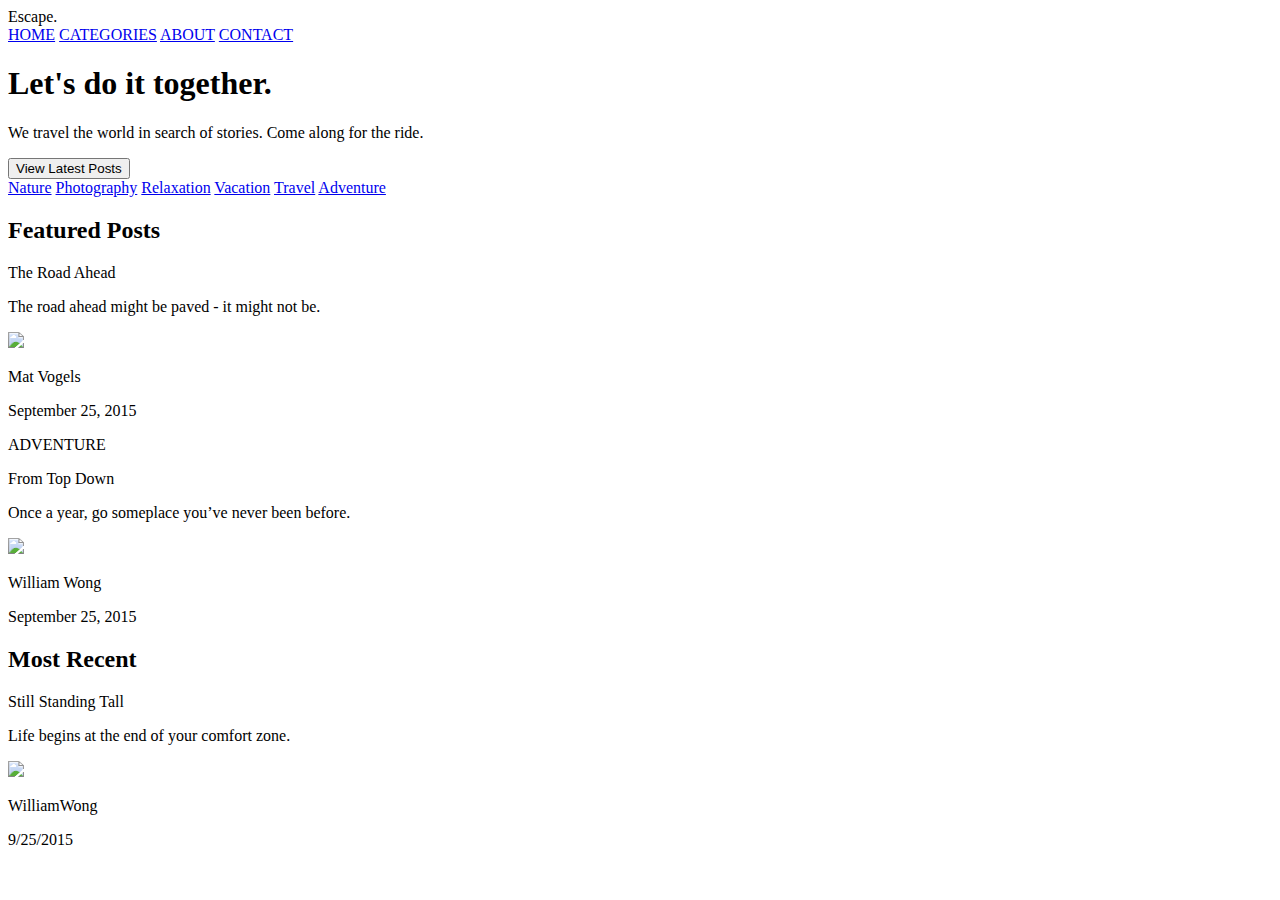
==== index.html @ dcabee3c "несколько блоков" ====
<!DOCTYPE html>
<html lang="en">
  <head>
    <meta charset="UTF-8">
    <title>Example</title>
    <link rel="preconnect" href="https://fonts.googleapis.com" />
    <link rel="preconnect" href="https://fonts.gstatic.com" crossorigin />
    <link href="https://fonts.googleapis.com/css2?family=Lora&family=Oxygen&family=Roboto&display=swap" rel="stylesheet" />
    <link href="css/styles.css" rel="stylesheet" />
  </head>
  <body>
    <header class="header">
      <div class="nav__block">
        <span class="logo">Escape.</span>
        <nav class="nav__links">
          <a class="nav__link" href="#">HOME</a>
          <a class="nav__link" href="#">CATEGORIES</a>
          <a class="nav__link" href="#">ABOUT</a>
          <a class="nav__link" href="#">CONTACT</a>
        </nav>
      </div>
      <h1 class="title">Let's do it together.</h1>
      <p class="title__description">We travel the world in search of stories. Come along for the ride.</p>
      <div class="container__buttons">
        <button class="button__header">View Latest Posts</button> 
      </div>   
    </header>

    <nav class="categories">
      <a class="categories__link" href="#">Nature</a>
      <a class="categories__link" href="#">Photography</a>
      <a class="categories__link" href="#">Relaxation</a>
      <a class="categories__link" href="#">Vacation</a>
      <a class="categories__link" href="#">Travel</a>
      <a class="categories__link" href="#">Adventure</a>
    </nav>

    <section class="section_featured">
      <h2 class="section__title">Featured Posts</h2>
      <div class="container__featured">
        <div class="featured_left">
          <p class="post__title">The Road Ahead</p>
          <p class="post__description">The road ahead might be paved - it might not be.</p>
          <div class="signature">
            <div class="signature__author">
              <img class="author__face" src="./images/MatVogels.png" />
              <p class="author__name">Mat Vogels</p>
            </div>
            <p class="signature__date">September 25, 2015</p>
          </div>
        </div>
        <div class="featured_right">
          <span class="category">ADVENTURE</span>
          <p class="post__title">From Top Down</p>
          <p class="post__description">Once a year, go someplace you’ve never been before.</p>
          <div class="signature">
            <div class="signature__author">
              <img class="author__face" src="./images/WilliamWong.png" />
              <p class="author__name">William Wong</p>
            </div>
            <p class="signature__date">September 25, 2015</p>
          </div>
        </div>
      </div>

    <section class="section_recent">
      <h2 class="section__title">Most Recent</h2>
      <div class="container__recent">
        <div class="card">
          
          <div class="card__picture"></div>

          <div class="card__text">
            <p class="card__text_title">Still Standing Tall</p>
            <p class="card__text_description">Life begins at the end of your comfort zone.</p>
          </div>

          <div class="separator"></div>

          <div class="signature_color">
            <div class="signature__author">
              <img class="author__face" src="./images/WilliamWong.png" />
              <p class="author__name_color">WilliamWong</p>
            </div>
            <p class="signature__date_color">9/25/2015</p>
          </div>

        </div>
      </div>
    </section>  
    
<!--
    <section>
      <p>Most Recent</p>
      <div>
        <img src="./images/StillStandingTall.jpg" />
        <p>Still Standing Tall</p>
        <p>Life begins at the end of your comfort zone.</p>
          <div>
            <img src="./images/MatVogels.jpg" />
            <span>William Wong</span>
            <span>9/25/2015</span>
          </div>
      </div>
      <div>
        <img src="./images/SunnySideUp.jpg" />
        <p>Sunny Side Up</p>
        <p>No place is ever as bad as they tell you it’s going to be.</p>
          <div>
            <img src="./images/MatVogels.jpg" />
            <span>Mat Vogels</span>
            <span>9/25/2015</span>
          </div>
      </div>
      <div>
        <img src="./images/WaterFalls.jpg" />
        <p>Water Falls</p>
        <p>We travel not to escape life, but for life not to escape us.</p>
          <div>
            <img src="./images/MatVogels.jpg" />
            <span>Mat Vogels</span>
            <span>9/25/2015</span>
          </div>
      </div>
      <div>
        <img src="./images/ThroughTheMist.jpg" />
        <p>Through the Mist</p>
        <p>Travel makes you see what a tiny place you occupy in the world.</p>
          <div>
            <img src="./images/MatVogels.jpg" />
            <span>Mat Vogels</span>
            <span>9/25/2015</span>
          </div>
      </div>
      <div>
        <img src="./images/AwakenEarly.jpg" />
        <p>Awaken Early</p>
        <p>Not all those who wander are lost.</p>
          <div>
            <img src="./images/MatVogels.jpg" />
            <span>Mat Vogels</span>
            <span>9/25/2015</span>
          </div>
      </div>
      <div>
        <img src="./images/TryitAlways.jpg" />
        <p>Try it Always</p>
        <p>The world is a book, and those who do not travel read only one page.</p>
          <div>
            <img src="./images/MatVogels.jpg" />
            <span>Mat Vogels</span>
            <span>9/25/2015</span>
          </div>
      </div>
    </section>

    <footer>
      <img src="./images/FooterBackground.jpg" />
      <div>
        <span>Escape.</span>
        <nav>
          <a>HOME</a>
          <a>CATEGORIES</a>
          <a>ABOUT</a>
          <a>CONTACT</a>
        </nav>
      </div>
    </footer>

    -->
  </body>
</html>
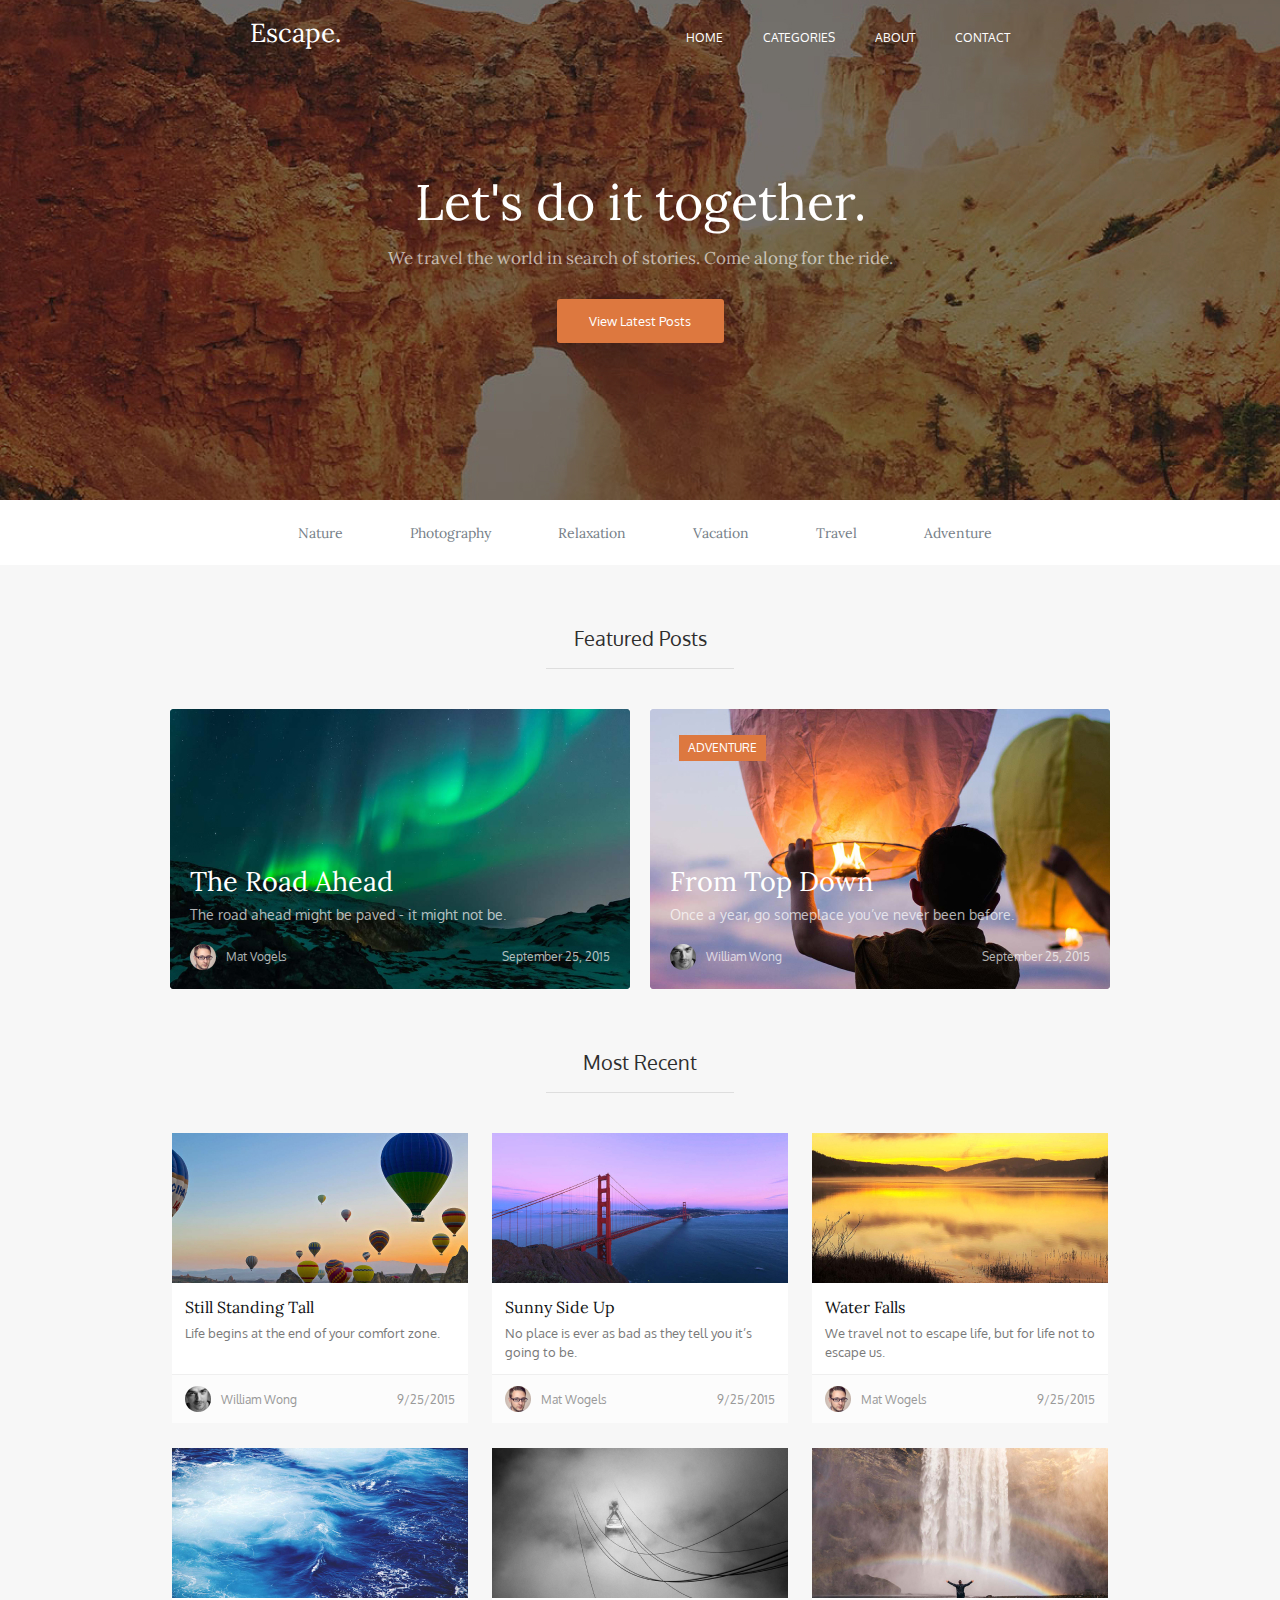
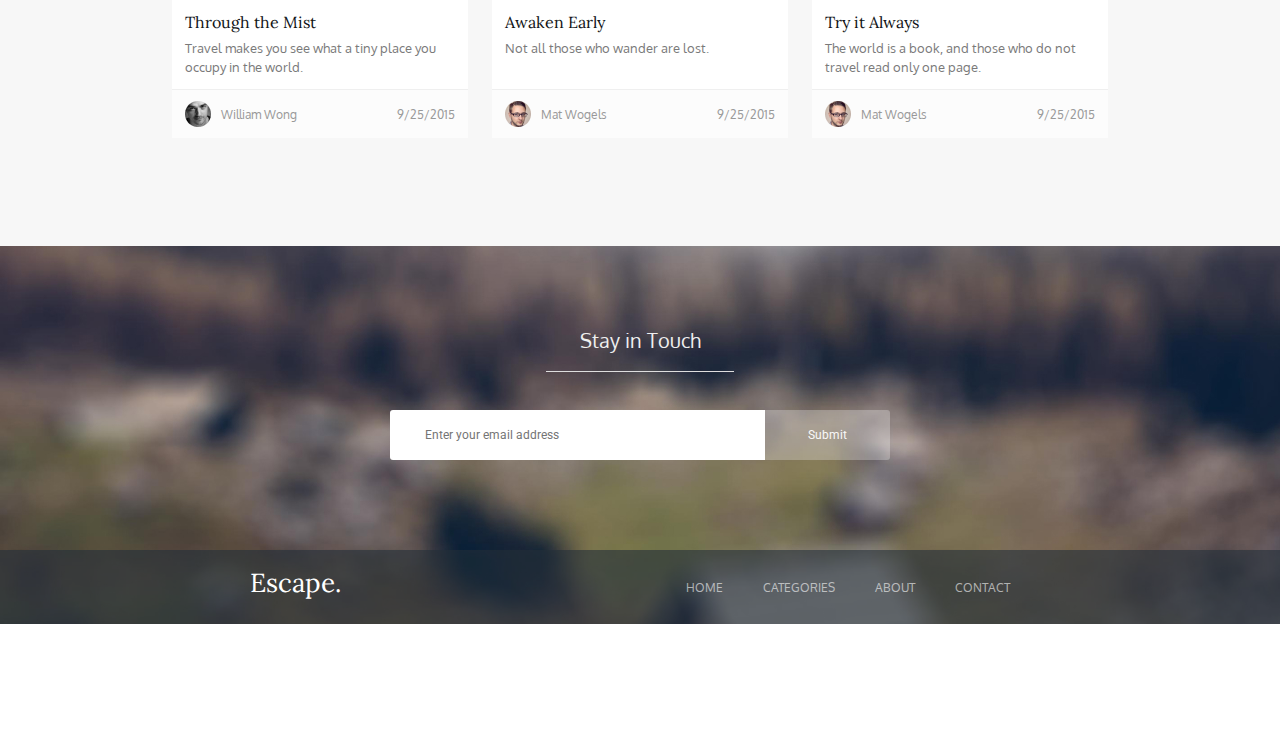
==== commit e6e371e8: "site" ====
--- a/index.html
+++ b/index.html
@@ -25,7 +25,6 @@
         <button class="button__header">View Latest Posts</button> 
       </div>   
     </header>
-
     <nav class="categories">
       <a class="categories__link" href="#">Nature</a>
       <a class="categories__link" href="#">Photography</a>
@@ -34,7 +33,6 @@
       <a class="categories__link" href="#">Travel</a>
       <a class="categories__link" href="#">Adventure</a>
     </nav>
-
     <section class="section_featured">
       <h2 class="section__title">Featured Posts</h2>
       <div class="container__featured">
@@ -62,111 +60,117 @@
           </div>
         </div>
       </div>
-
+    </section>  
     <section class="section_recent">
       <h2 class="section__title">Most Recent</h2>
       <div class="container__recent">
         <div class="card">
-          
-          <div class="card__picture"></div>
-
+          <div class="card__picture card_top-left"></div>
           <div class="card__text">
             <p class="card__text_title">Still Standing Tall</p>
             <p class="card__text_description">Life begins at the end of your comfort zone.</p>
           </div>
-
           <div class="separator"></div>
-
           <div class="signature_color">
             <div class="signature__author">
               <img class="author__face" src="./images/WilliamWong.png" />
-              <p class="author__name_color">WilliamWong</p>
+              <p class="author__name_color">William Wong</p>
             </div>
             <p class="signature__date_color">9/25/2015</p>
           </div>
-
+        </div>
+        <div class="card">
+          <div class="card__picture card_top-center"></div>
+          <div class="card__text">
+            <p class="card__text_title">Sunny Side Up</p>
+            <p class="card__text_description">No place is ever as bad as they tell you it’s going to be.</p>
+          </div>
+          <div class="separator"></div>
+          <div class="signature_color">
+            <div class="signature__author">
+              <img class="author__face" src="./images/MatVogels.png" />
+              <p class="author__name_color">Mat Wogels</p>
+            </div>
+            <p class="signature__date_color">9/25/2015</p>
+          </div>
+        </div>
+        <div class="card">
+          <div class="card__picture card_top-right"></div>
+          <div class="card__text">
+            <p class="card__text_title">Water Falls</p>
+            <p class="card__text_description">We travel not to escape life, but for life not to escape us.</p>
+          </div>
+          <div class="separator"></div>
+          <div class="signature_color">
+            <div class="signature__author">
+              <img class="author__face" src="./images/MatVogels.png" />
+              <p class="author__name_color">Mat Wogels</p>
+            </div>
+            <p class="signature__date_color">9/25/2015</p>
+          </div>
+        </div>
+        <div class="card">
+          <div class="card__picture card_bottom-left"></div>
+          <div class="card__text">
+            <p class="card__text_title">Through the Mist</p>
+            <p class="card__text_description">Travel makes you see what a tiny place you occupy in the world.</p>
+          </div>
+          <div class="separator"></div>
+          <div class="signature_color">
+            <div class="signature__author">
+              <img class="author__face" src="./images/WilliamWong.png" />
+              <p class="author__name_color">William Wong</p>
+            </div>
+            <p class="signature__date_color">9/25/2015</p>
+          </div>
+        </div>
+        <div class="card">
+          <div class="card__picture card_bottom-center"></div>
+          <div class="card__text">
+            <p class="card__text_title">Awaken Early</p>
+            <p class="card__text_description">Not all those who wander are lost.</p>
+          </div>
+          <div class="separator"></div>
+          <div class="signature_color">
+            <div class="signature__author">
+              <img class="author__face" src="./images/MatVogels.png" />
+              <p class="author__name_color">Mat Wogels</p>
+            </div>
+            <p class="signature__date_color">9/25/2015</p>
+          </div>
+        </div>
+        <div class="card">
+          <div class="card__picture card_bottom-right"></div>
+          <div class="card__text">
+            <p class="card__text_title">Try it Always</p>
+            <p class="card__text_description">The world is a book, and those who do not travel read only one page.</p>
+          </div>
+          <div class="separator"></div>
+          <div class="signature_color">
+            <div class="signature__author">
+              <img class="author__face" src="./images/MatVogels.png" />
+              <p class="author__name_color">Mat Wogels</p>
+            </div>
+            <p class="signature__date_color">9/25/2015</p>
+          </div>
         </div>
       </div>
     </section>  
-    
-<!--
-    <section>
-      <p>Most Recent</p>
-      <div>
-        <img src="./images/StillStandingTall.jpg" />
-        <p>Still Standing Tall</p>
-        <p>Life begins at the end of your comfort zone.</p>
-          <div>
-            <img src="./images/MatVogels.jpg" />
-            <span>William Wong</span>
-            <span>9/25/2015</span>
-          </div>
-      </div>
-      <div>
-        <img src="./images/SunnySideUp.jpg" />
-        <p>Sunny Side Up</p>
-        <p>No place is ever as bad as they tell you it’s going to be.</p>
-          <div>
-            <img src="./images/MatVogels.jpg" />
-            <span>Mat Vogels</span>
-            <span>9/25/2015</span>
-          </div>
-      </div>
-      <div>
-        <img src="./images/WaterFalls.jpg" />
-        <p>Water Falls</p>
-        <p>We travel not to escape life, but for life not to escape us.</p>
-          <div>
-            <img src="./images/MatVogels.jpg" />
-            <span>Mat Vogels</span>
-            <span>9/25/2015</span>
-          </div>
-      </div>
-      <div>
-        <img src="./images/ThroughTheMist.jpg" />
-        <p>Through the Mist</p>
-        <p>Travel makes you see what a tiny place you occupy in the world.</p>
-          <div>
-            <img src="./images/MatVogels.jpg" />
-            <span>Mat Vogels</span>
-            <span>9/25/2015</span>
-          </div>
-      </div>
-      <div>
-        <img src="./images/AwakenEarly.jpg" />
-        <p>Awaken Early</p>
-        <p>Not all those who wander are lost.</p>
-          <div>
-            <img src="./images/MatVogels.jpg" />
-            <span>Mat Vogels</span>
-            <span>9/25/2015</span>
-          </div>
-      </div>
-      <div>
-        <img src="./images/TryitAlways.jpg" />
-        <p>Try it Always</p>
-        <p>The world is a book, and those who do not travel read only one page.</p>
-          <div>
-            <img src="./images/MatVogels.jpg" />
-            <span>Mat Vogels</span>
-            <span>9/25/2015</span>
-          </div>
-      </div>
-    </section>
-
-    <footer>
-      <img src="./images/FooterBackground.jpg" />
-      <div>
-        <span>Escape.</span>
-        <nav>
-          <a>HOME</a>
-          <a>CATEGORIES</a>
-          <a>ABOUT</a>
-          <a>CONTACT</a>
-        </nav>
-      </div>
+    <footer class="footer">
+      <p class="section__title_color">Stay in Touch</p>
+        <div class="inputs">
+          <input class="text__email" type="text" placeholder="Enter your email address" />
+          <input class="button__submit" type="submit" value="Submit" />
+        </div>
+        <div class="nav__block_bottom">
+          <span class="logo">Escape.</span>
+          <nav class="nav__links">
+            <a class="nav__link nav__link_color" href="#">HOME</a>
+            <a class="nav__link nav__link_color" href="#">CATEGORIES</a>
+            <a class="nav__link nav__link_color" href="#">ABOUT</a>
+            <a class="nav__link nav__link_color" href="#">CONTACT</a>
+          </nav>
+        </div>  
     </footer>
-
-    -->
   </body>
 </html>
--- a/css/styles.css
+++ b/css/styles.css
@@ -0,0 +1,370 @@
+* {
+    margin: 0;
+    padding: 0;
+    box-sizing: border-box;
+}
+
+.header {
+    height: 500px;
+    max-width: 1440px;
+    background-image: url("../images/Background.jpg");
+    background-origin: border-box;
+    background-repeat: no-repeat;
+}
+
+.nav__block {
+    height: 74px;
+    display: flex;
+    justify-content: space-between;
+    align-items: baseline;
+    padding-left: 250px;
+    padding-right: 270px;
+    padding-top: 20px;
+}
+
+.logo {
+    font: 400 26px/26px "Lora", serif;
+    color: #FFFFFF;
+}
+
+.nav__links {
+    font: 400 12px/20px "Oxygen", sans-serif;
+    color: #FFFFFF;
+    display: flex;
+    align-items: baseline;
+    column-gap: 40px;
+}
+
+.nav__link:link,
+.nav__link:visited
+{
+    color: #FFFFFF;
+    text-decoration: none;
+}
+
+.nav__link:hover {
+    color: #FFFFFF;
+    text-decoration: underline;
+}
+
+.title {
+    font: 400 50px/51px "Lora", serif;
+    color: #FFFFFF;
+    text-align: center;
+    margin-top: 103px;
+}
+
+.title__description {
+    font: 400 17px/20px "Lora", serif;
+    color: rgba(255, 255, 255, 0.63);
+    text-align: center;
+    margin-top: 20px;
+}
+
+.container__buttons {
+    margin-top: 31px;
+    display: flex;
+    justify-content: center;
+}
+
+.button__header {
+    width: 167px;
+    height: 44px;
+    background-color: #DD783F;
+    border-radius: 3px;
+    font: 400 13px/20px "Oxygen", sans-serif;
+    color: #FFFFFF;
+    border: 0; 
+}
+
+.categories {
+    max-width: 1440px;
+    height: 65px;
+    display: flex;
+    justify-content: space-between;
+    padding-top: 23px;
+    padding-bottom: 22px;
+    padding-left: 298px;
+    padding-right: 288px;
+}
+
+.categories__link {
+    font: 400 14px/20px "Lora", serif;
+    color: #768088;
+}
+
+.categories__link:link,
+.categories__link:visited
+{
+    color: #768088;
+    text-decoration: none;
+}
+
+.categories__link:hover {
+    color: #768088;
+    text-decoration: underline;
+}
+
+.section_featured {
+    background-color: #F7F7F7;
+    max-width: 1440px;
+}
+
+.section__title {
+    font: 400 20px/27px "Oxygen", sans-serif;
+    color: #2E2E2E;
+    text-align: center;
+    padding-top: 60px;
+    padding-bottom: 40px;
+}
+
+.section__title:after {
+    content: "";
+    display: block;
+    width: 188px;
+    height: 1px;
+    margin: 16px auto 0;
+    background-color: #DEDEDE;
+}
+
+.container__featured {
+    display: flex;
+    justify-content: center;
+    column-gap: 20px;
+}
+
+.featured_left {
+    width: 460px;
+    height: 280px;
+    background-image: url("../images/TheRoadAhead.jpg");
+}
+
+.featured_right {
+    width: 460px;
+    height: 280px;
+    background-image: url("../images/FromTopDown.jpg");
+    position: relative;
+}
+
+.category {
+    position: absolute;
+    content: "";
+    left: 29px;
+    top: 26px;
+    font: 400 12px/13px "Oxygen", sans-serif;
+    padding: 6px 9px 7px 9px;
+    color: #FFFFFF;
+    background-color: #DD783F;
+}
+
+.post__title {
+    font: 400 27px/30px "Lora", serif;
+    color: #FFFFFF;
+    margin-left: 20px;
+    margin-top: 157px;
+}
+
+.post__description {
+    font: 400 14px/25px "Oxygen", sans-serif;
+    color: rgba(255, 255, 255, 0.7);
+    margin-left: 20px;
+    margin-top: 6px;
+}
+
+.signature {
+    display: flex;
+    justify-content: space-between;
+    align-items: center;
+    margin-left: 20px;
+    margin-right: 20px;
+    margin-top: 12px;
+}
+
+.signature__author {
+    display: flex;
+    align-items: center;
+    height: 26px;
+}
+
+.author__name {
+    font: 400 12px/35px "Oxygen", sans-serif;
+    color: rgba(255, 255, 255, 0.7);
+    margin-left: 10px;
+}
+
+.signature__date {
+    font: 400 12px/35px "Oxygen", sans-serif;
+    color: rgba(255, 255, 255, 0.7);
+}
+
+.section_recent {
+    background-color: #F7F7F7;
+    max-width: 1440px;
+    padding-bottom: 108px;
+}
+
+.container__recent {
+    max-width: 1440px;
+    display: grid;
+    justify-content: center;
+    grid-template-columns: 296px 296px 296px;
+    column-gap: 24px;
+    row-gap: 25px;
+    align-items: stretch;
+}
+
+.card {
+    width: 296px;
+    display: grid;
+    grid-template-rows: 150px auto 1px 48px;
+}
+
+.card__picture {
+    max-height: 150px;
+}
+
+.card_top-left {
+    background-image: url("../images/StillStandingTall.jpg");
+}
+
+.card_top-center {
+    background-image: url("../images/SunnySideUp.jpg");
+}
+
+.card_top-right {
+    background-image: url("../images/WaterFalls.jpg");
+}
+
+.card_bottom-left {
+    background-image: url("../images/ThroughTheMist.jpg");
+}
+
+.card_bottom-center {
+    background-image: url("../images/AwakenEarly.jpg");
+}
+
+.card_bottom-right {
+    background-image: url("../images/TryItAlways.jpg");
+}
+
+.card__text {
+    background-color: #FFFFFF;
+    padding-left: 13px;
+    padding-right: 13px;
+}
+
+.card__text_title {
+    font: 400 16px/21px "Lora", serif;
+    color: #101315;
+    padding-top: 14px;
+}
+
+.card__text_description {
+    font: 400 13px/19px "Oxygen", sans-serif;
+    color: #7A7A7A;
+    padding-top: 6px;
+    padding-bottom: 12px;
+}
+
+.separator {
+    max-height: 1px;
+    width: 100%;
+    background-color: #EFEFEF;
+}
+
+.signature_color {
+    background-color: #FCFCFC;
+    max-height: 48px;
+    display: flex;
+    justify-content: space-between;
+    align-items: center;
+    padding-left: 13px;
+    padding-right: 13px;
+}
+
+.author__name_color {
+    font: 400 12px/35px "Oxygen", sans-serif;
+    color: #999999;
+    margin-left: 10px; 
+}
+
+.signature__date_color {
+    font: 400 12px/35px "Oxygen", sans-serif;
+    color: #999999;
+}
+
+.footer {
+    height: 500px;
+    max-width: 1440px;
+    background-image: url("../images/FooterBackground.jpg");
+    background-origin: border-box;
+    background-repeat: no-repeat;
+}
+
+.section__title_color {
+    font: 400 20px/27px "Oxygen", sans-serif;
+    color: #EFEFEF;
+    text-align: center;
+    padding-top: 81px;
+    padding-bottom: 38px;
+}
+
+.section__title_color:after {
+    content: "";
+    display: block;
+    width: 188px;
+    height: 1px;
+    margin: 17px auto 0;
+    background-color: #DEDEDE;
+}
+
+.inputs {
+    display: flex;
+    justify-content: center;
+    padding-bottom: 90px;
+}
+
+.text__email {
+    height: 50px;
+    width: 375px;
+    background-color: #FFFFFF;
+    font: 400 12px/14px "Roboto", sans-serif;
+    padding-left: 35px;
+    padding-top: 18px;
+    padding-bottom: 18px;
+    border-width: 0;
+    border-radius: 3px 0 0 3px;
+}
+
+.button__submit {
+    height: 50px;
+    width: 125px;
+    font: 400 12px/14px "Roboto", sans-serif;
+    color: #F8F8F8;
+    border-width: 0;
+    border-radius: 0 3px 3px 0;
+    background-color: rgba(255, 255, 255, 0.28);
+}
+
+.nav__block_bottom {
+    height: 74px;
+    display: flex;
+    justify-content: space-between;
+    align-items: baseline;
+    padding-left: 250px;
+    padding-right: 270px;
+    padding-top: 20px;
+    background-color: rgba(35, 47, 56, 0.6);
+}
+
+.nav__link_color:link,
+.nav__link_color:visited
+{
+    color: rgba(255, 255, 255, 0.6);
+    text-decoration: none;
+}
+
+.nav__link_color:hover {
+    color: rgba(255, 255, 255, 0.6);
+    text-decoration: underline;
+}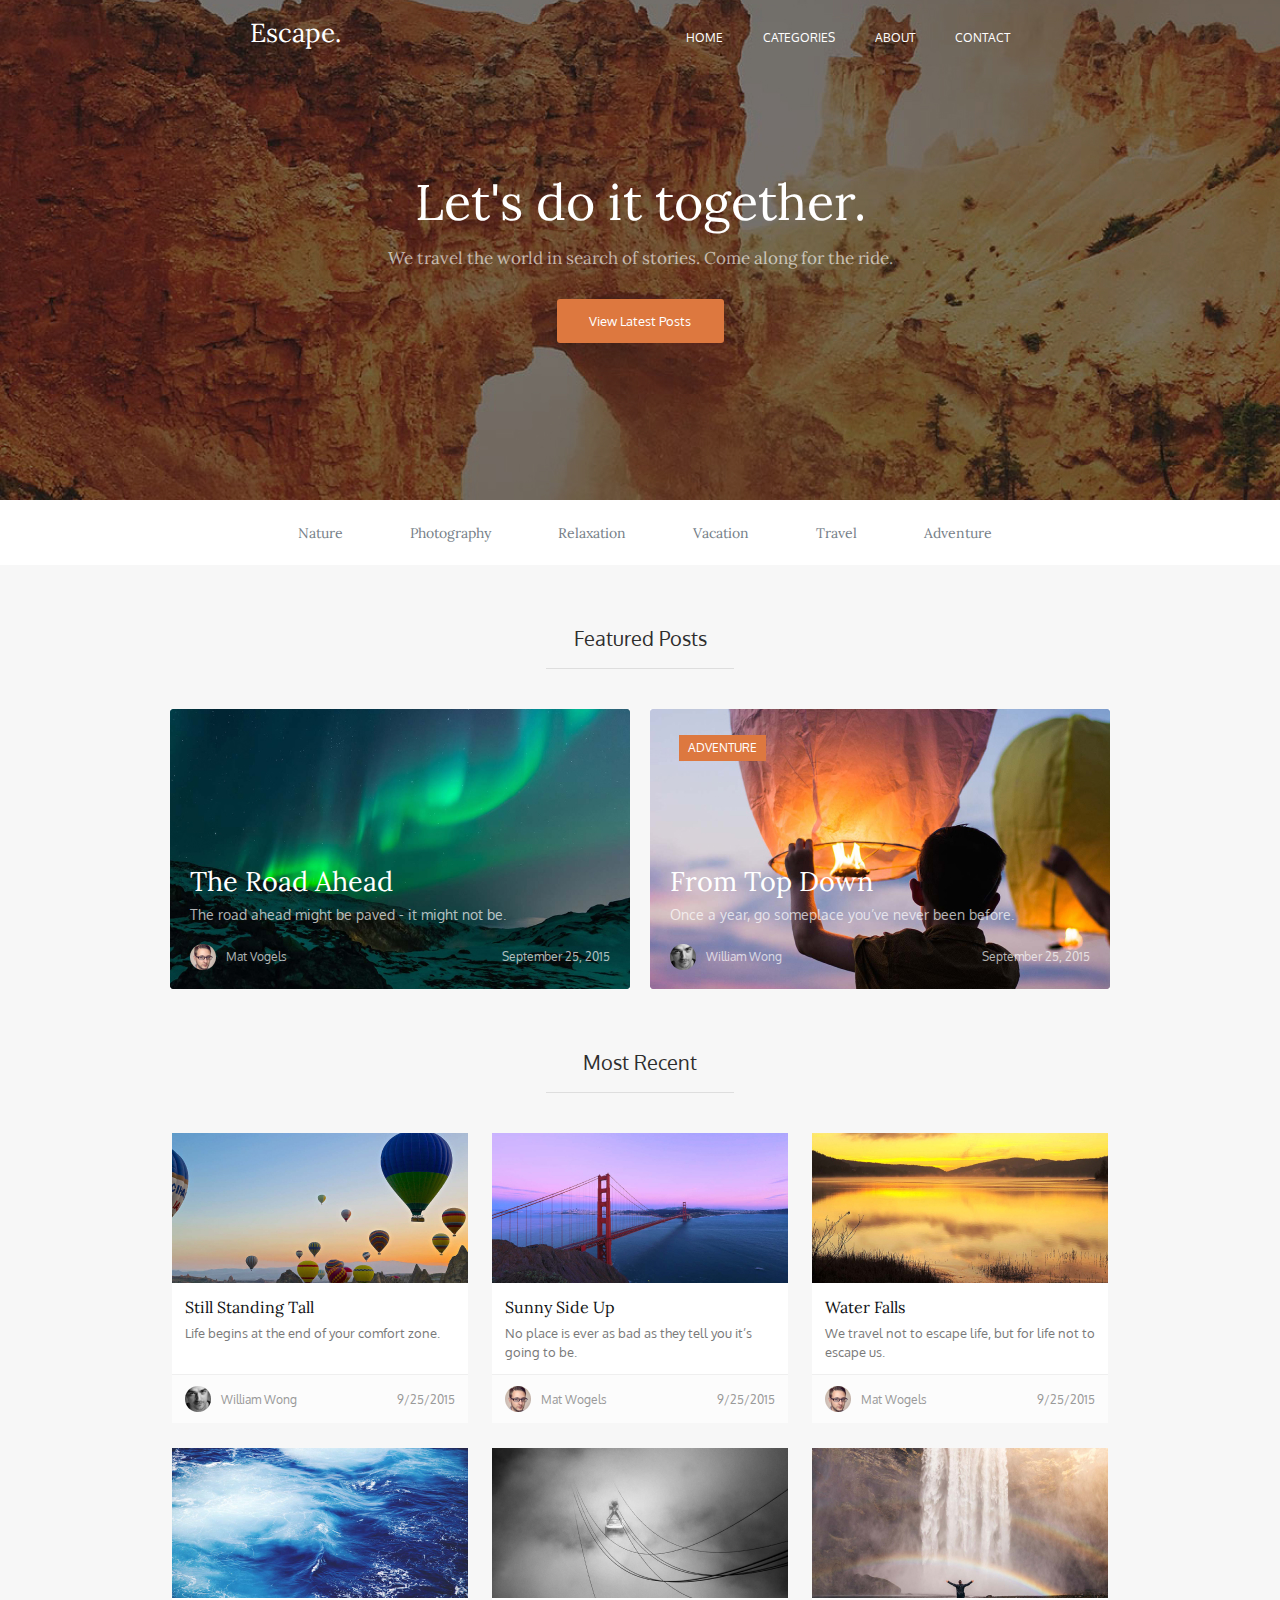
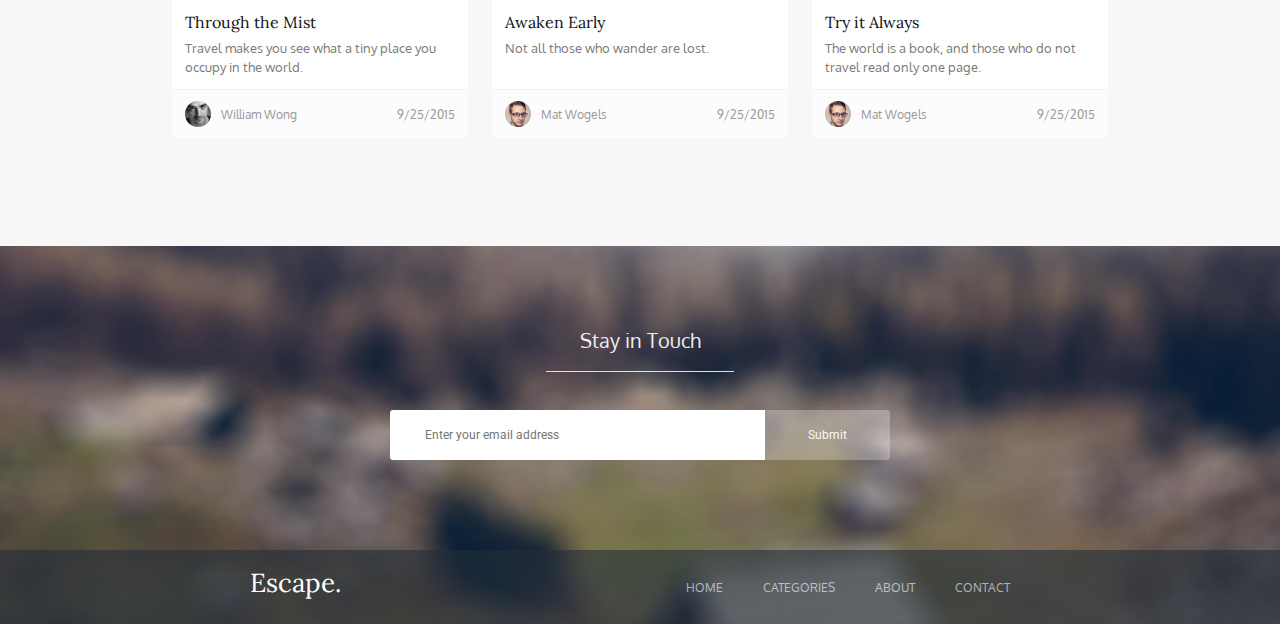
==== commit 2e33d273: "minor fixes" ====
--- a/index.html
+++ b/index.html
@@ -2,7 +2,7 @@
 <html lang="en">
   <head>
     <meta charset="UTF-8">
-    <title>Example</title>
+    <title>Let's Do It Together</title>
     <link rel="preconnect" href="https://fonts.googleapis.com" />
     <link rel="preconnect" href="https://fonts.gstatic.com" crossorigin />
     <link href="https://fonts.googleapis.com/css2?family=Lora&family=Oxygen&family=Roboto&display=swap" rel="stylesheet" />
--- a/css/styles.css
+++ b/css/styles.css
@@ -294,7 +294,7 @@
 }
 
 .footer {
-    height: 500px;
+    height: 378px;
     max-width: 1440px;
     background-image: url("../images/FooterBackground.jpg");
     background-origin: border-box;
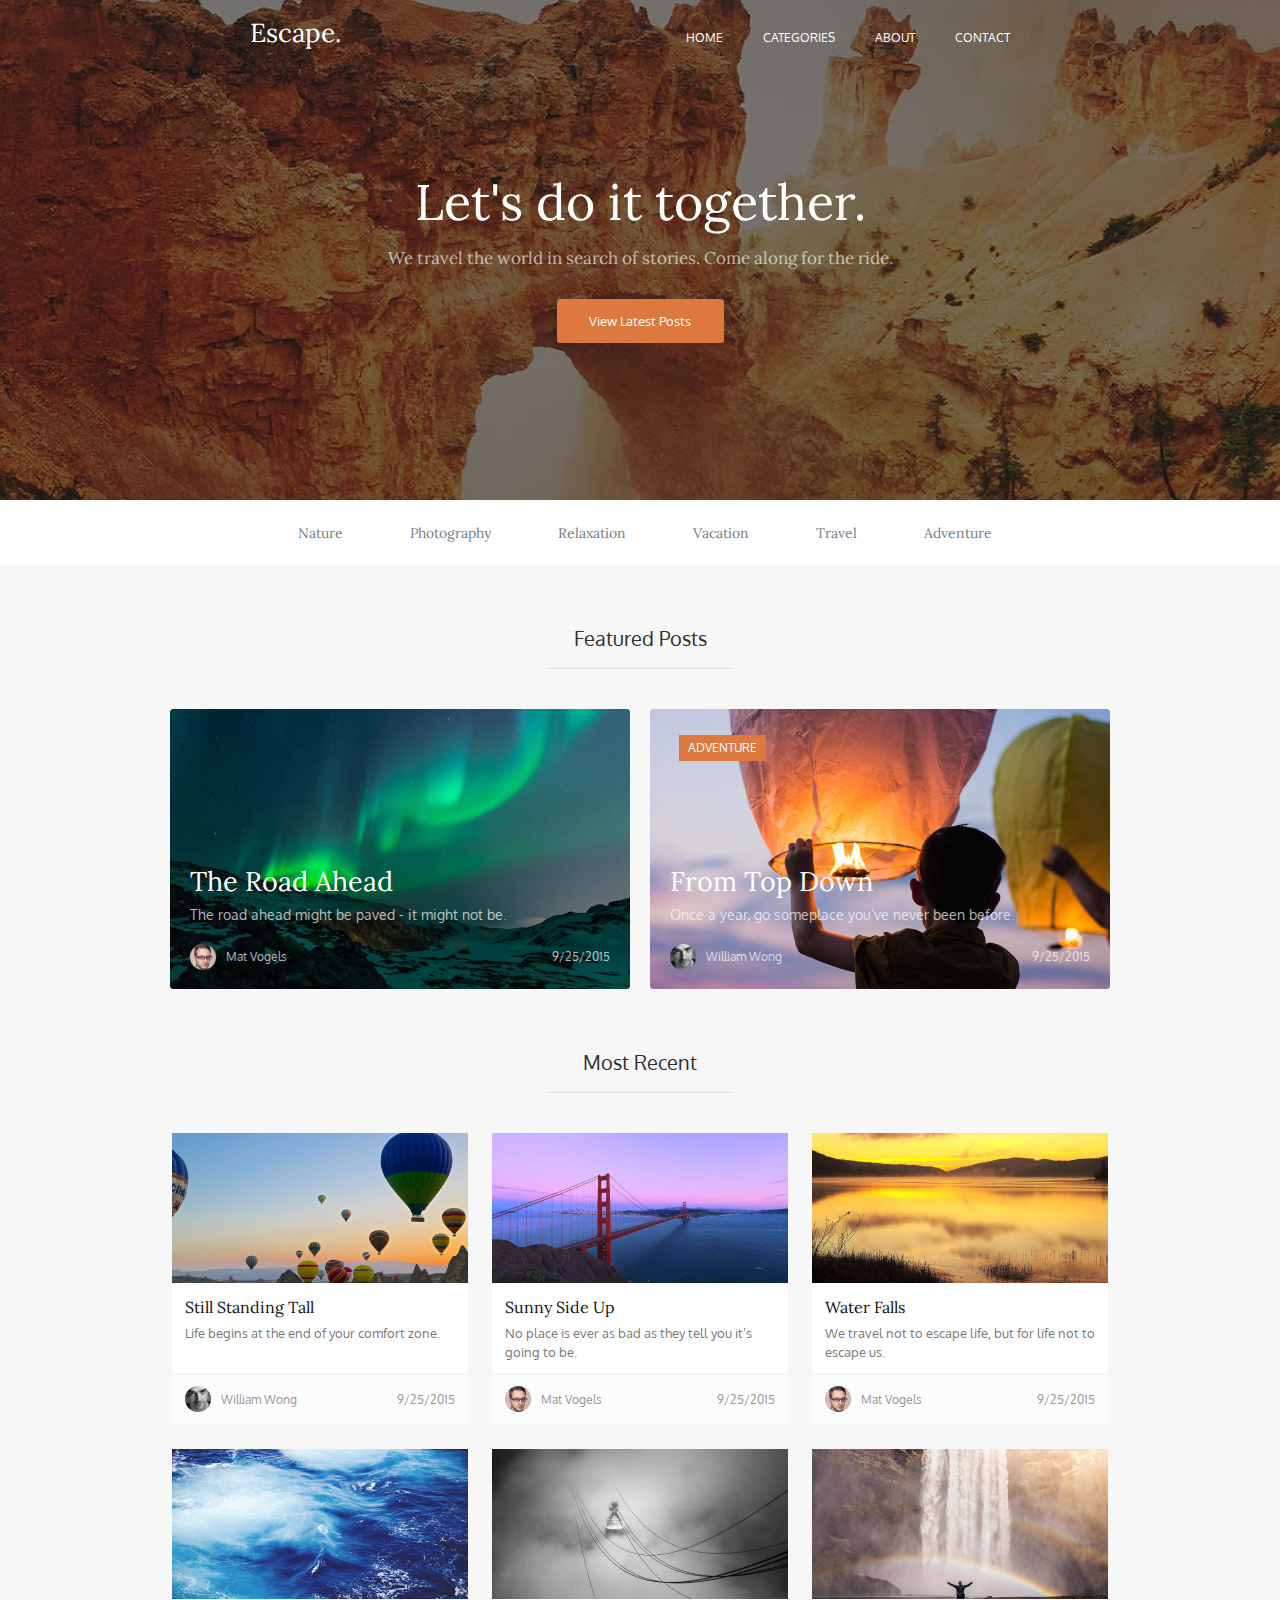
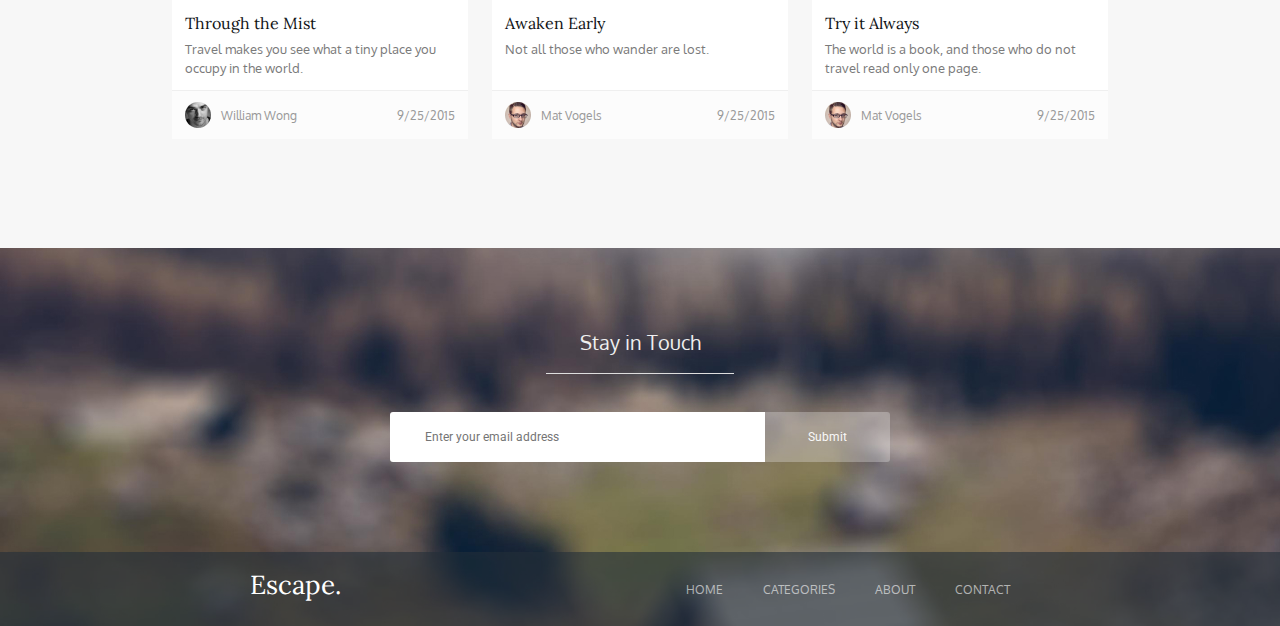
==== commit f18634d4: "fixes" ====
--- a/index.html
+++ b/index.html
@@ -21,9 +21,7 @@
       </div>
       <h1 class="title">Let's do it together.</h1>
       <p class="title__description">We travel the world in search of stories. Come along for the ride.</p>
-      <div class="container__buttons">
-        <button class="button__header">View Latest Posts</button> 
-      </div>   
+      <button class="button__header">View Latest Posts</button> 
     </header>
     <nav class="categories">
       <a class="categories__link" href="#">Nature</a>
@@ -36,128 +34,125 @@
     <section class="section_featured">
       <h2 class="section__title">Featured Posts</h2>
       <div class="container__featured">
+
         <div class="featured_left">
-          <p class="post__title">The Road Ahead</p>
+          <h3 class="post__title">The Road Ahead</h3>
           <p class="post__description">The road ahead might be paved - it might not be.</p>
           <div class="signature">
             <div class="signature__author">
               <img class="author__face" src="./images/MatVogels.png" />
-              <p class="author__name">Mat Vogels</p>
+              <span class="author__name">Mat Vogels</span>
+              <span class="signature__date">9/25/2015</span>
             </div>
-            <p class="signature__date">September 25, 2015</p>
           </div>
         </div>
+
         <div class="featured_right">
           <span class="category">ADVENTURE</span>
-          <p class="post__title">From Top Down</p>
+          <h3 class="post__title">From Top Down</h3>
           <p class="post__description">Once a year, go someplace you’ve never been before.</p>
           <div class="signature">
             <div class="signature__author">
               <img class="author__face" src="./images/WilliamWong.png" />
-              <p class="author__name">William Wong</p>
+              <span class="author__name">William Wong</span>
+              <span class="signature__date">9/25/2015</span>
             </div>
-            <p class="signature__date">September 25, 2015</p>
           </div>
         </div>
+
       </div>
     </section>  
     <section class="section_recent">
       <h2 class="section__title">Most Recent</h2>
       <div class="container__recent">
         <div class="card">
-          <div class="card__picture card_top-left"></div>
+          <img class="card__picture" src="./images/StillStandingTall.jpg" />
           <div class="card__text">
-            <p class="card__text_title">Still Standing Tall</p>
+            <h4 class="card__text_title">Still Standing Tall</h4>
             <p class="card__text_description">Life begins at the end of your comfort zone.</p>
           </div>
-          <div class="separator"></div>
           <div class="signature_color">
             <div class="signature__author">
               <img class="author__face" src="./images/WilliamWong.png" />
-              <p class="author__name_color">William Wong</p>
+              <span class="author__name_color">William Wong</span>
+              <span class="signature__date_color">9/25/2015</span>
             </div>
-            <p class="signature__date_color">9/25/2015</p>
           </div>
         </div>
         <div class="card">
-          <div class="card__picture card_top-center"></div>
+          <img class="card__picture" src="./images/SunnySideUp.jpg" />
           <div class="card__text">
-            <p class="card__text_title">Sunny Side Up</p>
+            <h4 class="card__text_title">Sunny Side Up</h4>
             <p class="card__text_description">No place is ever as bad as they tell you it’s going to be.</p>
           </div>
-          <div class="separator"></div>
           <div class="signature_color">
             <div class="signature__author">
               <img class="author__face" src="./images/MatVogels.png" />
-              <p class="author__name_color">Mat Wogels</p>
+              <span class="author__name_color">Mat Vogels</span>
+              <span class="signature__date_color">9/25/2015</span>
             </div>
-            <p class="signature__date_color">9/25/2015</p>
           </div>
         </div>
         <div class="card">
-          <div class="card__picture card_top-right"></div>
+          <img class="card__picture" src="./images/WaterFalls.jpg" />
           <div class="card__text">
-            <p class="card__text_title">Water Falls</p>
+            <h4 class="card__text_title">Water Falls</h4>
             <p class="card__text_description">We travel not to escape life, but for life not to escape us.</p>
           </div>
-          <div class="separator"></div>
           <div class="signature_color">
             <div class="signature__author">
               <img class="author__face" src="./images/MatVogels.png" />
-              <p class="author__name_color">Mat Wogels</p>
+              <span class="author__name_color">Mat Vogels</span>
+              <span class="signature__date_color">9/25/2015</span>
             </div>
-            <p class="signature__date_color">9/25/2015</p>
           </div>
         </div>
         <div class="card">
-          <div class="card__picture card_bottom-left"></div>
+          <img class="card__picture" src="./images/ThroughTheMist.jpg" />
           <div class="card__text">
-            <p class="card__text_title">Through the Mist</p>
+            <h4 class="card__text_title">Through the Mist</h4>
             <p class="card__text_description">Travel makes you see what a tiny place you occupy in the world.</p>
           </div>
-          <div class="separator"></div>
           <div class="signature_color">
             <div class="signature__author">
               <img class="author__face" src="./images/WilliamWong.png" />
-              <p class="author__name_color">William Wong</p>
+              <span class="author__name_color">William Wong</span>
+              <span class="signature__date_color">9/25/2015</span>
             </div>
-            <p class="signature__date_color">9/25/2015</p>
           </div>
         </div>
         <div class="card">
-          <div class="card__picture card_bottom-center"></div>
+          <img class="card__picture" src="./images/AwakenEarly.jpg" />
           <div class="card__text">
-            <p class="card__text_title">Awaken Early</p>
+            <h4 class="card__text_title">Awaken Early</h4>
             <p class="card__text_description">Not all those who wander are lost.</p>
           </div>
-          <div class="separator"></div>
           <div class="signature_color">
             <div class="signature__author">
               <img class="author__face" src="./images/MatVogels.png" />
-              <p class="author__name_color">Mat Wogels</p>
+              <span class="author__name_color">Mat Vogels</span>
+              <span class="signature__date_color">9/25/2015</span>
             </div>
-            <p class="signature__date_color">9/25/2015</p>
           </div>
         </div>
         <div class="card">
-          <div class="card__picture card_bottom-right"></div>
+          <img class="card__picture" src="./images/TryItAlways.jpg" />
           <div class="card__text">
-            <p class="card__text_title">Try it Always</p>
+            <h4 class="card__text_title">Try it Always</h4>
             <p class="card__text_description">The world is a book, and those who do not travel read only one page.</p>
           </div>
-          <div class="separator"></div>
           <div class="signature_color">
             <div class="signature__author">
               <img class="author__face" src="./images/MatVogels.png" />
-              <p class="author__name_color">Mat Wogels</p>
+              <span class="author__name_color">Mat Vogels</span>
+              <span class="signature__date_color">9/25/2015</span>
             </div>
-            <p class="signature__date_color">9/25/2015</p>
           </div>
         </div>
       </div>
     </section>  
     <footer class="footer">
-      <p class="section__title_color">Stay in Touch</p>
+      <h2 class="section__title_color">Stay in Touch</h2>
         <div class="inputs">
           <input class="text__email" type="text" placeholder="Enter your email address" />
           <input class="button__submit" type="submit" value="Submit" />
--- a/css/styles.css
+++ b/css/styles.css
@@ -61,20 +61,18 @@
     margin-top: 20px;
 }
 
-.container__buttons {
-    margin-top: 31px;
-    display: flex;
-    justify-content: center;
-}
-
 .button__header {
+    display: block;
     width: 167px;
     height: 44px;
     background-color: #DD783F;
     border-radius: 3px;
     font: 400 13px/20px "Oxygen", sans-serif;
     color: #FFFFFF;
-    border: 0; 
+    border: 0;
+    margin-top: 31px;
+    margin-left: auto;
+    margin-right: auto;
 }
 
 .categories {
@@ -148,13 +146,16 @@
 
 .category {
     position: absolute;
-    content: "";
     left: 29px;
     top: 26px;
     font: 400 12px/13px "Oxygen", sans-serif;
     padding: 6px 9px 7px 9px;
     color: #FFFFFF;
     background-color: #DD783F;
+}
+
+.show {
+    display: block;
 }
 
 .post__title {
@@ -172,29 +173,30 @@
 }
 
 .signature {
-    display: flex;
-    justify-content: space-between;
+    padding-left: 20px;
+    padding-right: 20px;
+    margin-top: 12px;
+}
+
+.signature__author { 
+    display: flex;
     align-items: center;
-    margin-left: 20px;
-    margin-right: 20px;
-    margin-top: 12px;
-}
-
-.signature__author {
-    display: flex;
-    align-items: center;
-    height: 26px;
+    height: 100%;
 }
 
 .author__name {
+    display: block;
     font: 400 12px/35px "Oxygen", sans-serif;
     color: rgba(255, 255, 255, 0.7);
     margin-left: 10px;
 }
 
 .signature__date {
+    display: block;
     font: 400 12px/35px "Oxygen", sans-serif;
     color: rgba(255, 255, 255, 0.7);
+    margin-left: auto;
+    margin-right: 0;
 }
 
 .section_recent {
@@ -223,34 +225,12 @@
     max-height: 150px;
 }
 
-.card_top-left {
-    background-image: url("../images/StillStandingTall.jpg");
-}
-
-.card_top-center {
-    background-image: url("../images/SunnySideUp.jpg");
-}
-
-.card_top-right {
-    background-image: url("../images/WaterFalls.jpg");
-}
-
-.card_bottom-left {
-    background-image: url("../images/ThroughTheMist.jpg");
-}
-
-.card_bottom-center {
-    background-image: url("../images/AwakenEarly.jpg");
-}
-
-.card_bottom-right {
-    background-image: url("../images/TryItAlways.jpg");
-}
-
 .card__text {
     background-color: #FFFFFF;
+    height: 92px;
     padding-left: 13px;
     padding-right: 13px;
+    border-bottom: 1px solid #EFEFEF;
 }
 
 .card__text_title {
@@ -266,31 +246,26 @@
     padding-bottom: 12px;
 }
 
-.separator {
-    max-height: 1px;
-    width: 100%;
-    background-color: #EFEFEF;
-}
-
-.signature_color {
+.signature_color { 
     background-color: #FCFCFC;
-    max-height: 48px;
-    display: flex;
-    justify-content: space-between;
-    align-items: center;
+    height: 48px;
     padding-left: 13px;
     padding-right: 13px;
 }
 
 .author__name_color {
+    display: block;
     font: 400 12px/35px "Oxygen", sans-serif;
     color: #999999;
     margin-left: 10px; 
 }
 
 .signature__date_color {
+    display: block;
     font: 400 12px/35px "Oxygen", sans-serif;
     color: #999999;
+    margin-left: auto;
+    margin-right: 0;
 }
 
 .footer {
